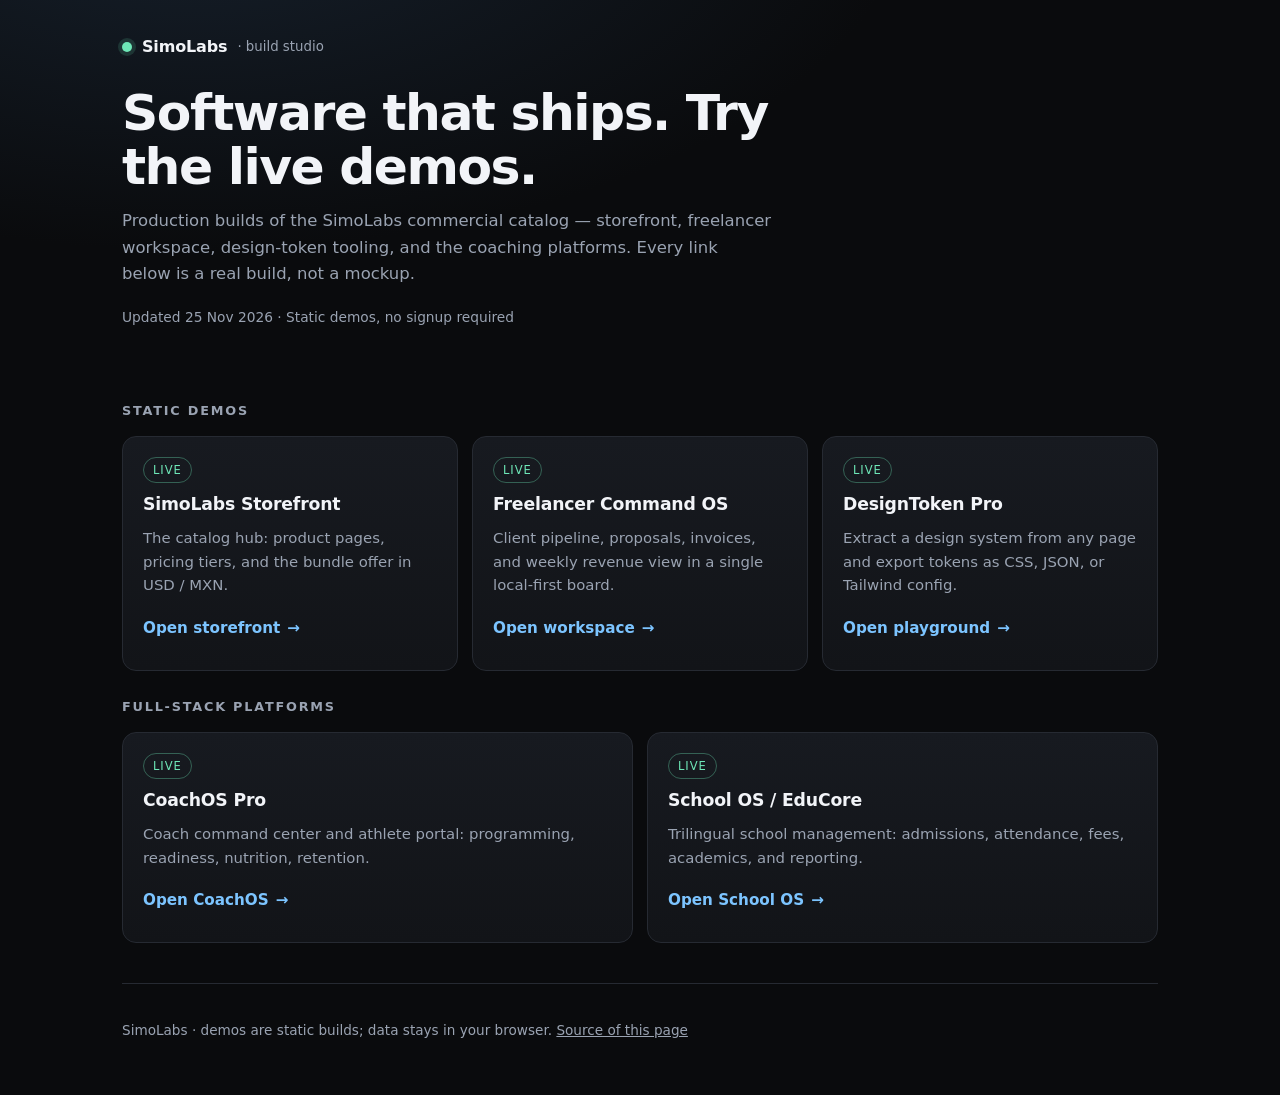
==== index.html @ 31e3759a "Add static product demos: storefront, freelancer OS, design token playground" ====
<!doctype html>
<html lang="en">
<head>
<meta charset="utf-8" />
<meta name="viewport" content="width=device-width, initial-scale=1" />
<title>SimoLabs — Product Demos</title>
<meta name="description" content="Live demos of SimoLabs commercial software: storefront, freelancer command OS, design token playground, and coaching platforms." />
<style>
  :root {
    --bg: #0a0b0d;
    --surface: #121418;
    --surface-2: #171a20;
    --line: #262a32;
    --text: #f2f4f8;
    --muted: #9aa3b2;
    --accent: #7cc4ff;
    --accent-ink: #04121d;
    --ok: #6ee7b7;
    --radius: 14px;
    --max: 1080px;
  }
  * { box-sizing: border-box; }
  html { -webkit-text-size-adjust: 100%; }
  body {
    margin: 0;
    background: radial-gradient(1200px 600px at 15% -10%, #16202c 0%, transparent 60%), var(--bg);
    color: var(--text);
    font: 16px/1.6 "Inter", ui-sans-serif, system-ui, -apple-system, "Segoe UI", sans-serif;
    min-height: 100vh;
  }
  a { color: var(--accent); }
  a:focus-visible, button:focus-visible {
    outline: 2px solid var(--accent);
    outline-offset: 3px;
    border-radius: 6px;
  }
  .skip {
    position: absolute; left: -999px; top: 0;
    background: var(--accent); color: var(--accent-ink);
    padding: 10px 16px; z-index: 10; font-weight: 600;
  }
  .skip:focus { left: 12px; top: 12px; }
  .wrap { max-width: var(--max); margin: 0 auto; padding: 0 22px; }
  header { padding: 34px 0 8px; }
  .brand { display: flex; align-items: center; gap: 10px; font-weight: 700; letter-spacing: -0.01em; }
  .dot { width: 10px; height: 10px; border-radius: 50%; background: var(--ok); box-shadow: 0 0 0 4px rgba(110,231,183,.14); }
  .brand small { color: var(--muted); font-weight: 500; letter-spacing: 0; }
  h1 {
    font-size: clamp(2rem, 4.4vw, 3.15rem);
    line-height: 1.08;
    letter-spacing: -0.03em;
    margin: 26px 0 14px;
    max-width: 20ch;
  }
  .lede { color: var(--muted); max-width: 62ch; margin: 0 0 8px; font-size: 1.03rem; }
  .meta { color: var(--muted); font-size: .86rem; margin-top: 18px; }
  main { padding: 26px 0 40px; }
  h2 { font-size: .8rem; letter-spacing: .14em; text-transform: uppercase; color: var(--muted); margin: 26px 0 14px; font-weight: 600; }
  .grid {
    display: grid;
    grid-template-columns: repeat(auto-fit, minmax(260px, 1fr));
    gap: 14px;
  }
  .card {
    background: linear-gradient(180deg, var(--surface-2), var(--surface));
    border: 1px solid var(--line);
    border-radius: var(--radius);
    padding: 20px;
    display: flex;
    flex-direction: column;
    gap: 8px;
    min-height: 190px;
    transition: border-color .15s ease, transform .15s ease;
  }
  .card:hover { border-color: #3a4250; transform: translateY(-1px); }
  .card h3 { margin: 0; font-size: 1.08rem; letter-spacing: -0.01em; }
  .card p { margin: 0; color: var(--muted); font-size: .93rem; }
  .tag {
    align-self: flex-start;
    font-size: .72rem;
    letter-spacing: .08em;
    text-transform: uppercase;
    color: var(--muted);
    border: 1px solid var(--line);
    border-radius: 999px;
    padding: 3px 9px;
  }
  .tag.live { color: var(--ok); border-color: rgba(110,231,183,.35); }
  .card .go {
    margin-top: auto;
    font-weight: 600;
    font-size: .95rem;
    text-decoration: none;
    display: inline-flex;
    align-items: center;
    gap: 7px;
    min-height: 44px;
  }
  .card .go::after { content: "→"; transition: transform .15s ease; }
  .card .go:hover::after { transform: translateX(3px); }
  footer { border-top: 1px solid var(--line); padding: 22px 0 40px; color: var(--muted); font-size: .85rem; }
  footer a { color: var(--muted); }
  @media (max-width: 520px) {
    header { padding-top: 24px; }
    .card { min-height: 0; }
  }
  @media (prefers-reduced-motion: reduce) {
    .card, .card .go::after { transition: none; }
    .card:hover { transform: none; }
  }
</style>
</head>
<body>
<a class="skip" href="#main">Skip to demos</a>
<div class="wrap">
  <header>
    <div class="brand"><span class="dot" aria-hidden="true"></span> SimoLabs <small>· build studio</small></div>
    <h1>Software that ships. Try the live demos.</h1>
    <p class="lede">Production builds of the SimoLabs commercial catalog — storefront, freelancer workspace, design-token tooling, and the coaching platforms. Every link below is a real build, not a mockup.</p>
    <p class="meta">Updated 25 Nov 2026 · Static demos, no signup required</p>
  </header>

  <main id="main">
    <h2>Static demos</h2>
    <div class="grid">
      <article class="card">
        <span class="tag live">Live</span>
        <h3>SimoLabs Storefront</h3>
        <p>The catalog hub: product pages, pricing tiers, and the bundle offer in USD / MXN.</p>
        <a class="go" href="./storefront/">Open storefront</a>
      </article>
      <article class="card">
        <span class="tag live">Live</span>
        <h3>Freelancer Command OS</h3>
        <p>Client pipeline, proposals, invoices, and weekly revenue view in a single local-first board.</p>
        <a class="go" href="./freelancer/">Open workspace</a>
      </article>
      <article class="card">
        <span class="tag live">Live</span>
        <h3>DesignToken Pro</h3>
        <p>Extract a design system from any page and export tokens as CSS, JSON, or Tailwind config.</p>
        <a class="go" href="./designtoken/">Open playground</a>
      </article>
    </div>

    <h2>Full-stack platforms</h2>
    <div class="grid">
      <article class="card">
        <span class="tag live">Live</span>
        <h3>CoachOS Pro</h3>
        <p>Coach command center and athlete portal: programming, readiness, nutrition, retention.</p>
        <a class="go" href="https://coachos-pro.vercel.app" rel="noopener">Open CoachOS</a>
      </article>
      <article class="card">
        <span class="tag live">Live</span>
        <h3>School OS / EduCore</h3>
        <p>Trilingual school management: admissions, attendance, fees, academics, and reporting.</p>
        <a class="go" href="https://school-os.vercel.app" rel="noopener">Open School OS</a>
      </article>
    </div>
  </main>

  <footer>
    <p>SimoLabs · demos are static builds; data stays in your browser. <a href="https://github.com/simoabdelmoumen10-sys/simolabs-demos">Source of this page</a></p>
  </footer>
</div>
</body>
</html>
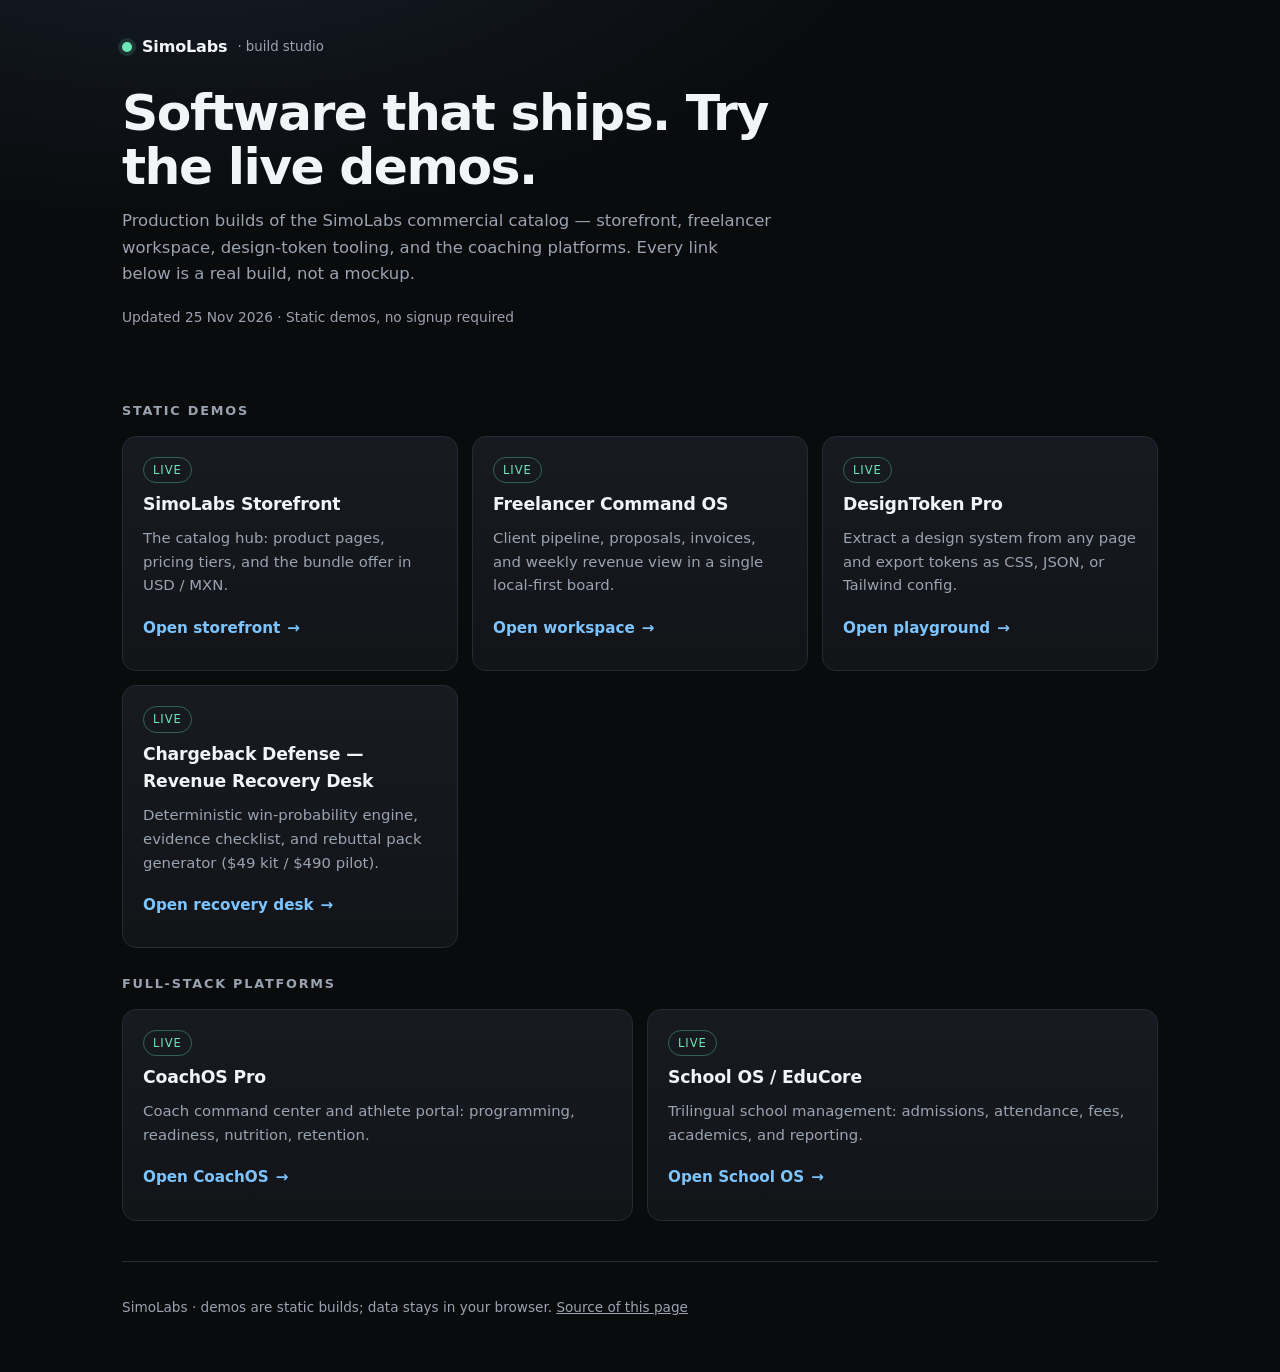
==== commit 3c5801a0: "feat(hub): list W28 Chargeback Defense" ====
--- a/index.html
+++ b/index.html
@@ -141,6 +141,12 @@
         <p>Extract a design system from any page and export tokens as CSS, JSON, or Tailwind config.</p>
         <a class="go" href="./designtoken/">Open playground</a>
       </article>
+      <article class="card">
+        <span class="tag live">Live</span>
+        <h3>Chargeback Defense — Revenue Recovery Desk</h3>
+        <p>Deterministic win-probability engine, evidence checklist, and rebuttal pack generator ($49 kit / $490 pilot).</p>
+        <a class="go" href="./chargeback/">Open recovery desk</a>
+      </article>
     </div>
 
     <h2>Full-stack platforms</h2>
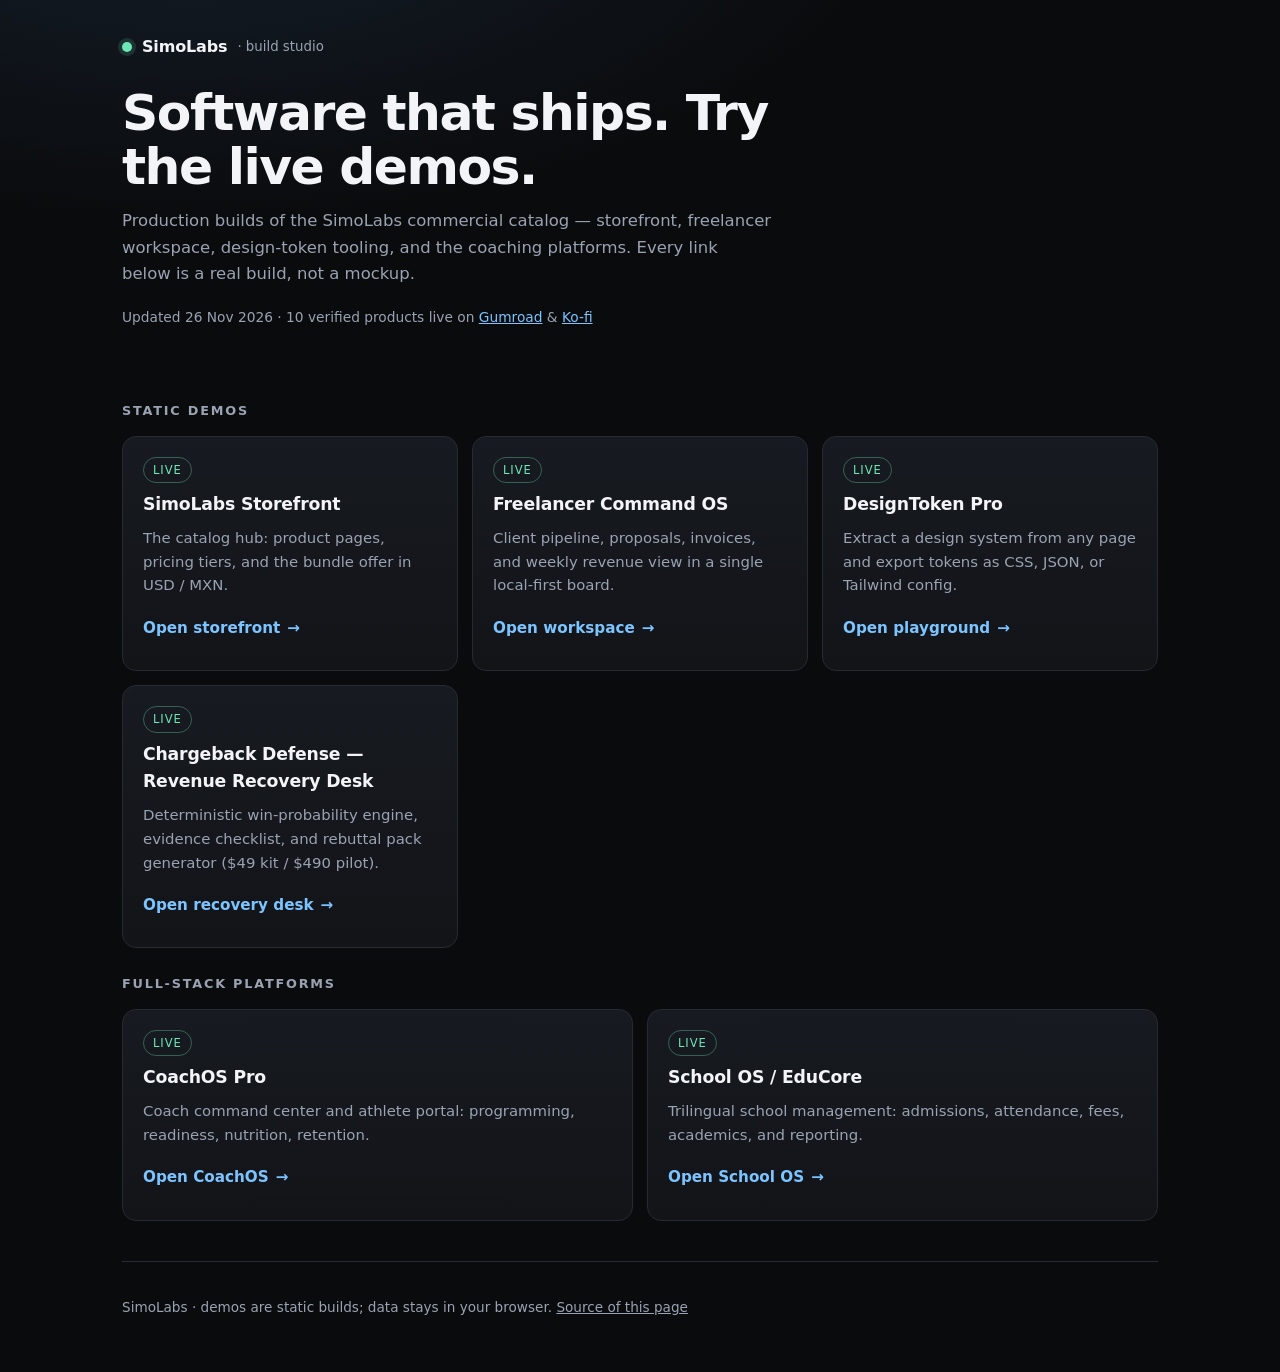
==== commit c8e74c5a: "docs(hub): link live Gumroad (10) and Ko-fi (7) stores" ====
--- a/index.html
+++ b/index.html
@@ -117,7 +117,7 @@
     <div class="brand"><span class="dot" aria-hidden="true"></span> SimoLabs <small>· build studio</small></div>
     <h1>Software that ships. Try the live demos.</h1>
     <p class="lede">Production builds of the SimoLabs commercial catalog — storefront, freelancer workspace, design-token tooling, and the coaching platforms. Every link below is a real build, not a mockup.</p>
-    <p class="meta">Updated 25 Nov 2026 · Static demos, no signup required</p>
+    <p class="meta">Updated 26 Nov 2026 · 10 verified products live on <a href="https://aitoolsos.gumroad.com" rel="noopener">Gumroad</a> &amp; <a href="https://ko-fi.com/novaassets/shop" rel="noopener">Ko-fi</a></p>
   </header>
 
   <main id="main">
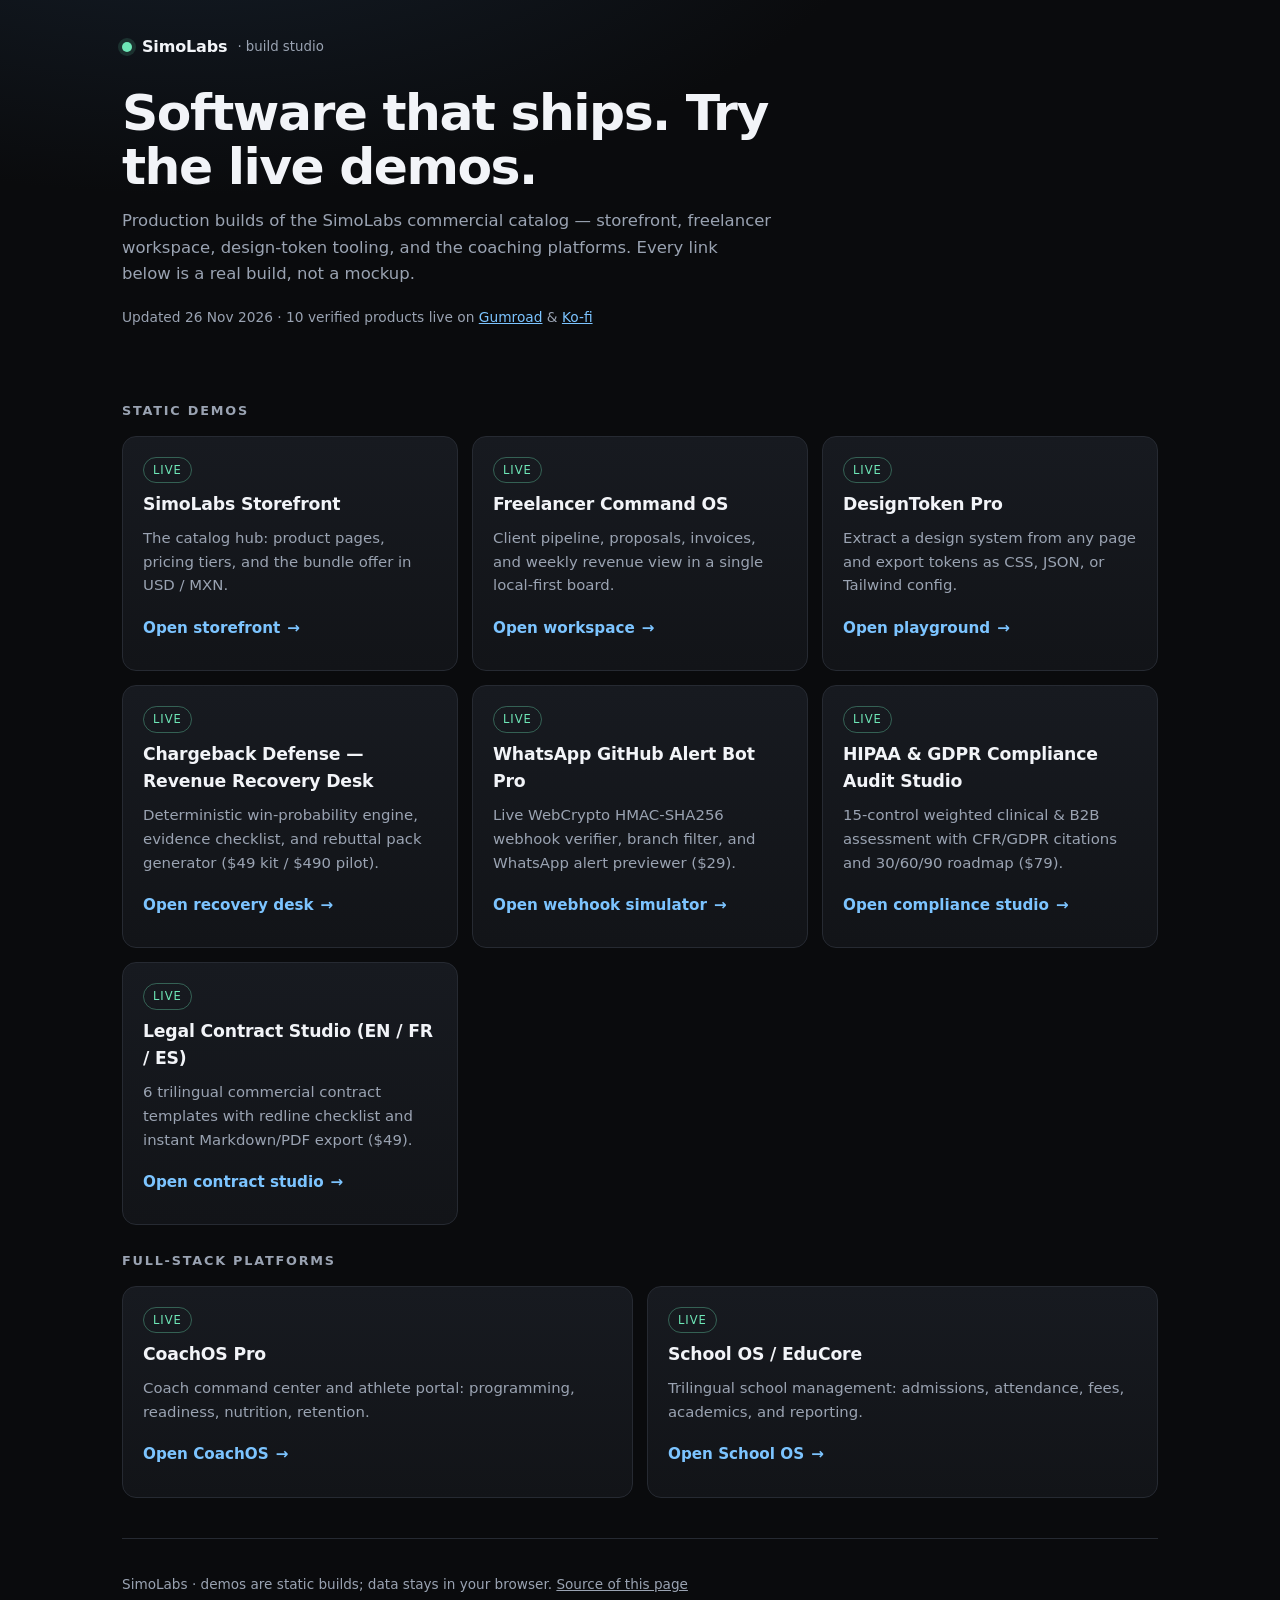
==== commit 71fccb9e: "feat: add 3 rebirth interactive demos (whatsapp-alerts, compliance-audit, contract-studio)" ====
--- a/index.html
+++ b/index.html
@@ -4,7 +4,14 @@
 <meta charset="utf-8" />
 <meta name="viewport" content="width=device-width, initial-scale=1" />
 <title>SimoLabs — Product Demos</title>
-<meta name="description" content="Live demos of SimoLabs commercial software: storefront, freelancer command OS, design token playground, and coaching platforms." />
+<meta name="description" content="Live demos of SimoLabs commercial software: storefront, freelancer command OS, design token playground, chargeback defense, and coaching platforms." />
+<meta property="og:type" content="website" />
+<meta property="og:title" content="SimoLabs — 13 Offline-First SaaS, AI &amp; Revenue Recovery Products" />
+<meta property="og:description" content="Try the live demos and get 25% off all Gumroad releases for 48 hours with code LAUNCH25." />
+<meta property="og:url" content="https://simoabdelmoumen10-sys.github.io/simolabs-demos/" />
+<meta property="og:image" content="https://simoabdelmoumen10-sys.github.io/simolabs-demos/assets/og-banner.png" />
+<meta name="twitter:card" content="summary_large_image" />
+<meta name="twitter:image" content="https://simoabdelmoumen10-sys.github.io/simolabs-demos/assets/og-banner.png" />
 <style>
   :root {
     --bg: #0a0b0d;
@@ -147,6 +154,24 @@
         <p>Deterministic win-probability engine, evidence checklist, and rebuttal pack generator ($49 kit / $490 pilot).</p>
         <a class="go" href="./chargeback/">Open recovery desk</a>
       </article>
+      <article class="card">
+        <span class="tag live">Live</span>
+        <h3>WhatsApp GitHub Alert Bot Pro</h3>
+        <p>Live WebCrypto HMAC-SHA256 webhook verifier, branch filter, and WhatsApp alert previewer ($29).</p>
+        <a class="go" href="./whatsapp-alerts/">Open webhook simulator</a>
+      </article>
+      <article class="card">
+        <span class="tag live">Live</span>
+        <h3>HIPAA &amp; GDPR Compliance Audit Studio</h3>
+        <p>15-control weighted clinical &amp; B2B assessment with CFR/GDPR citations and 30/60/90 roadmap ($79).</p>
+        <a class="go" href="./compliance-audit/">Open compliance studio</a>
+      </article>
+      <article class="card">
+        <span class="tag live">Live</span>
+        <h3>Legal Contract Studio (EN / FR / ES)</h3>
+        <p>6 trilingual commercial contract templates with redline checklist and instant Markdown/PDF export ($49).</p>
+        <a class="go" href="./contract-studio/">Open contract studio</a>
+      </article>
     </div>
 
     <h2>Full-stack platforms</h2>
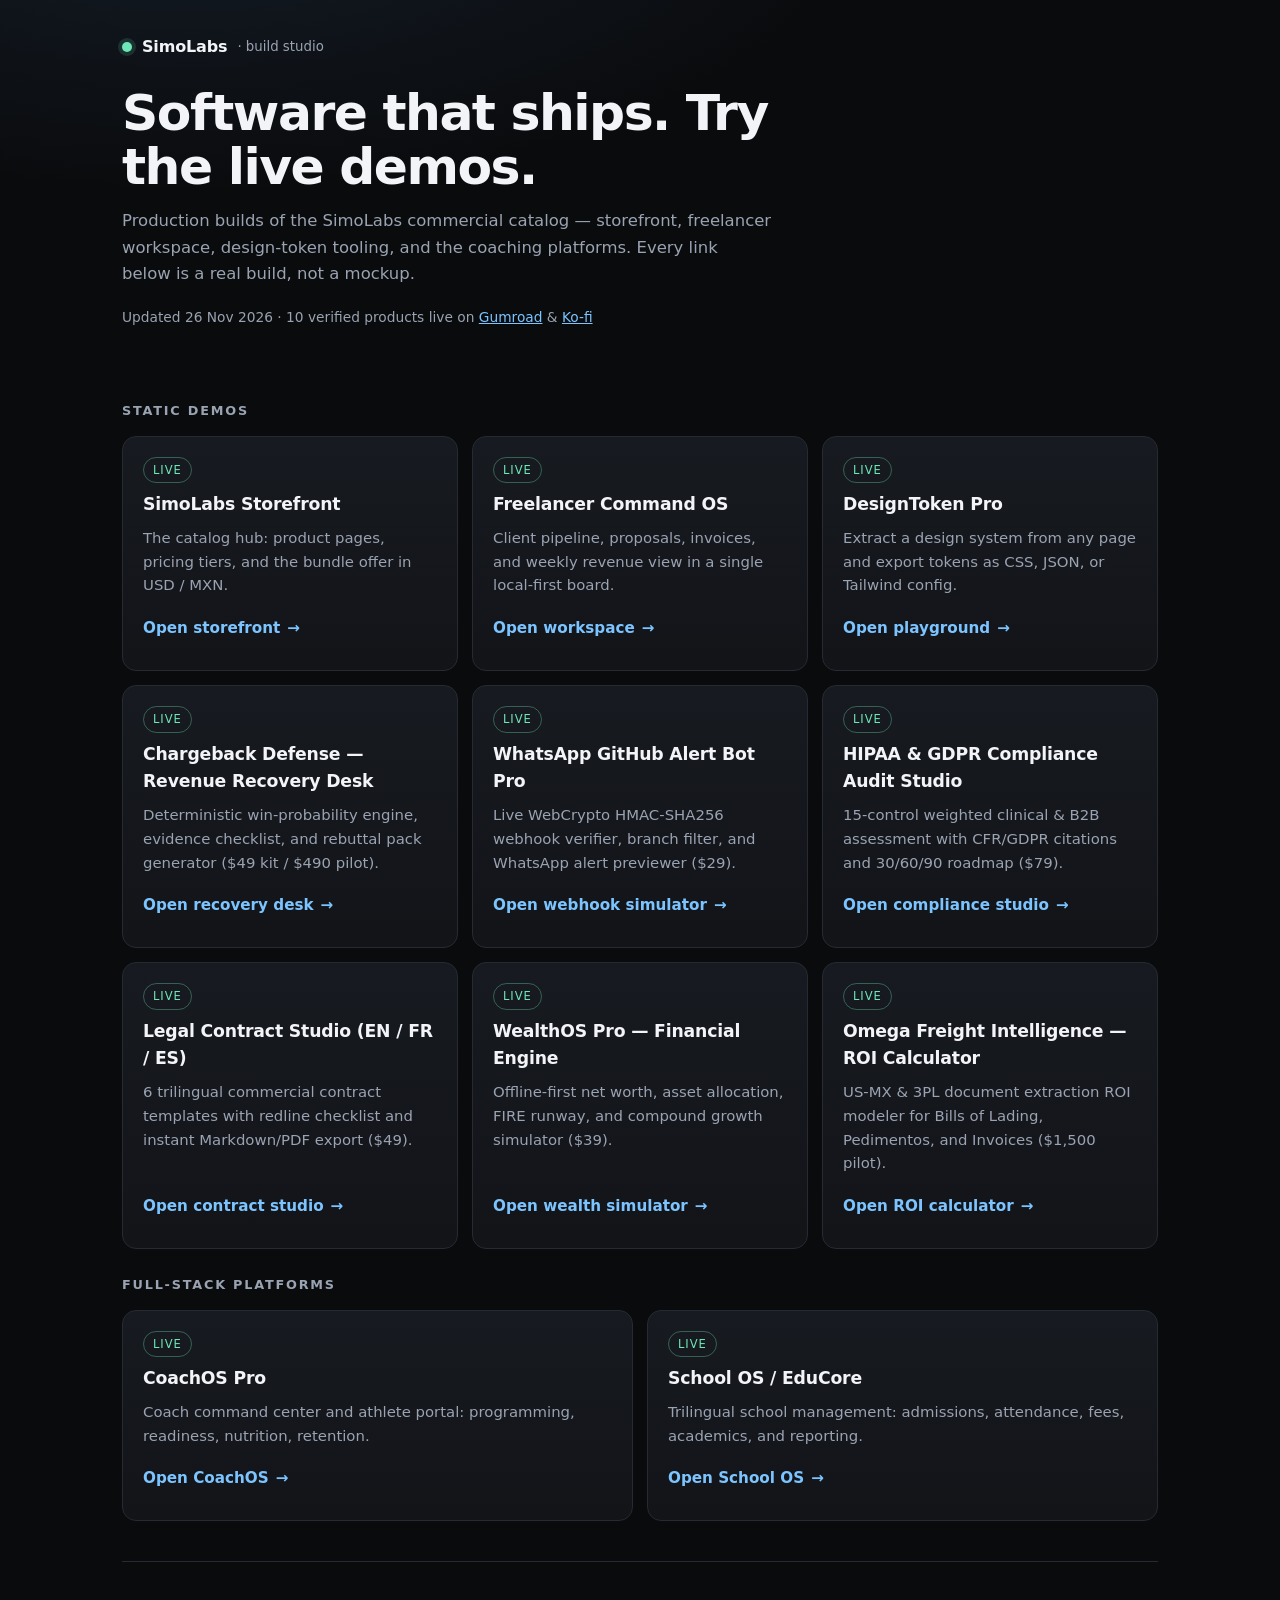
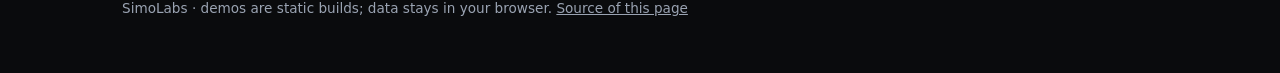
==== commit 481e44e5: "feat: wire live Stripe dual-checkout and add wealth-os & freight-roi demos" ====
--- a/index.html
+++ b/index.html
@@ -172,6 +172,18 @@
         <p>6 trilingual commercial contract templates with redline checklist and instant Markdown/PDF export ($49).</p>
         <a class="go" href="./contract-studio/">Open contract studio</a>
       </article>
+      <article class="card">
+        <span class="tag live">Live</span>
+        <h3>WealthOS Pro — Financial Engine</h3>
+        <p>Offline-first net worth, asset allocation, FIRE runway, and compound growth simulator ($39).</p>
+        <a class="go" href="./wealth-os/">Open wealth simulator</a>
+      </article>
+      <article class="card">
+        <span class="tag live">Live</span>
+        <h3>Omega Freight Intelligence — ROI Calculator</h3>
+        <p>US-MX &amp; 3PL document extraction ROI modeler for Bills of Lading, Pedimentos, and Invoices ($1,500 pilot).</p>
+        <a class="go" href="./freight-roi/">Open ROI calculator</a>
+      </article>
     </div>
 
     <h2>Full-stack platforms</h2>
